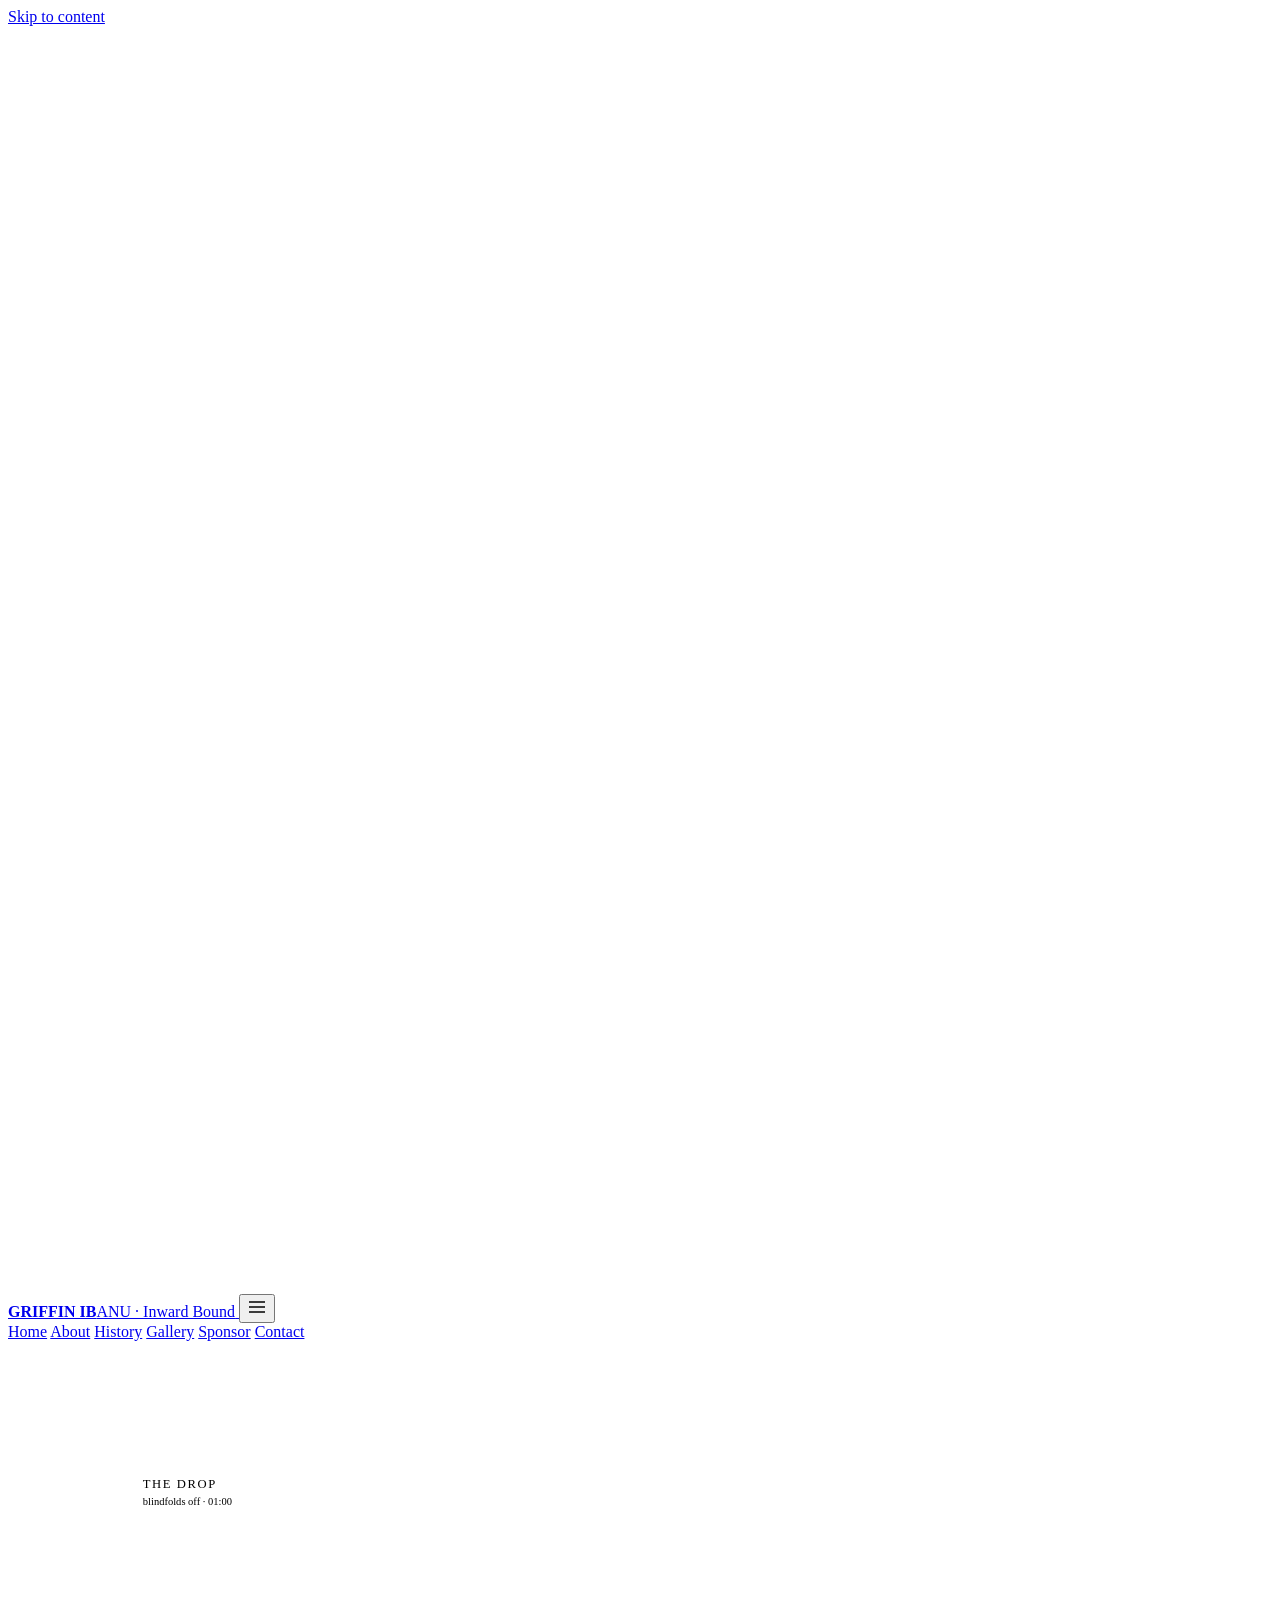
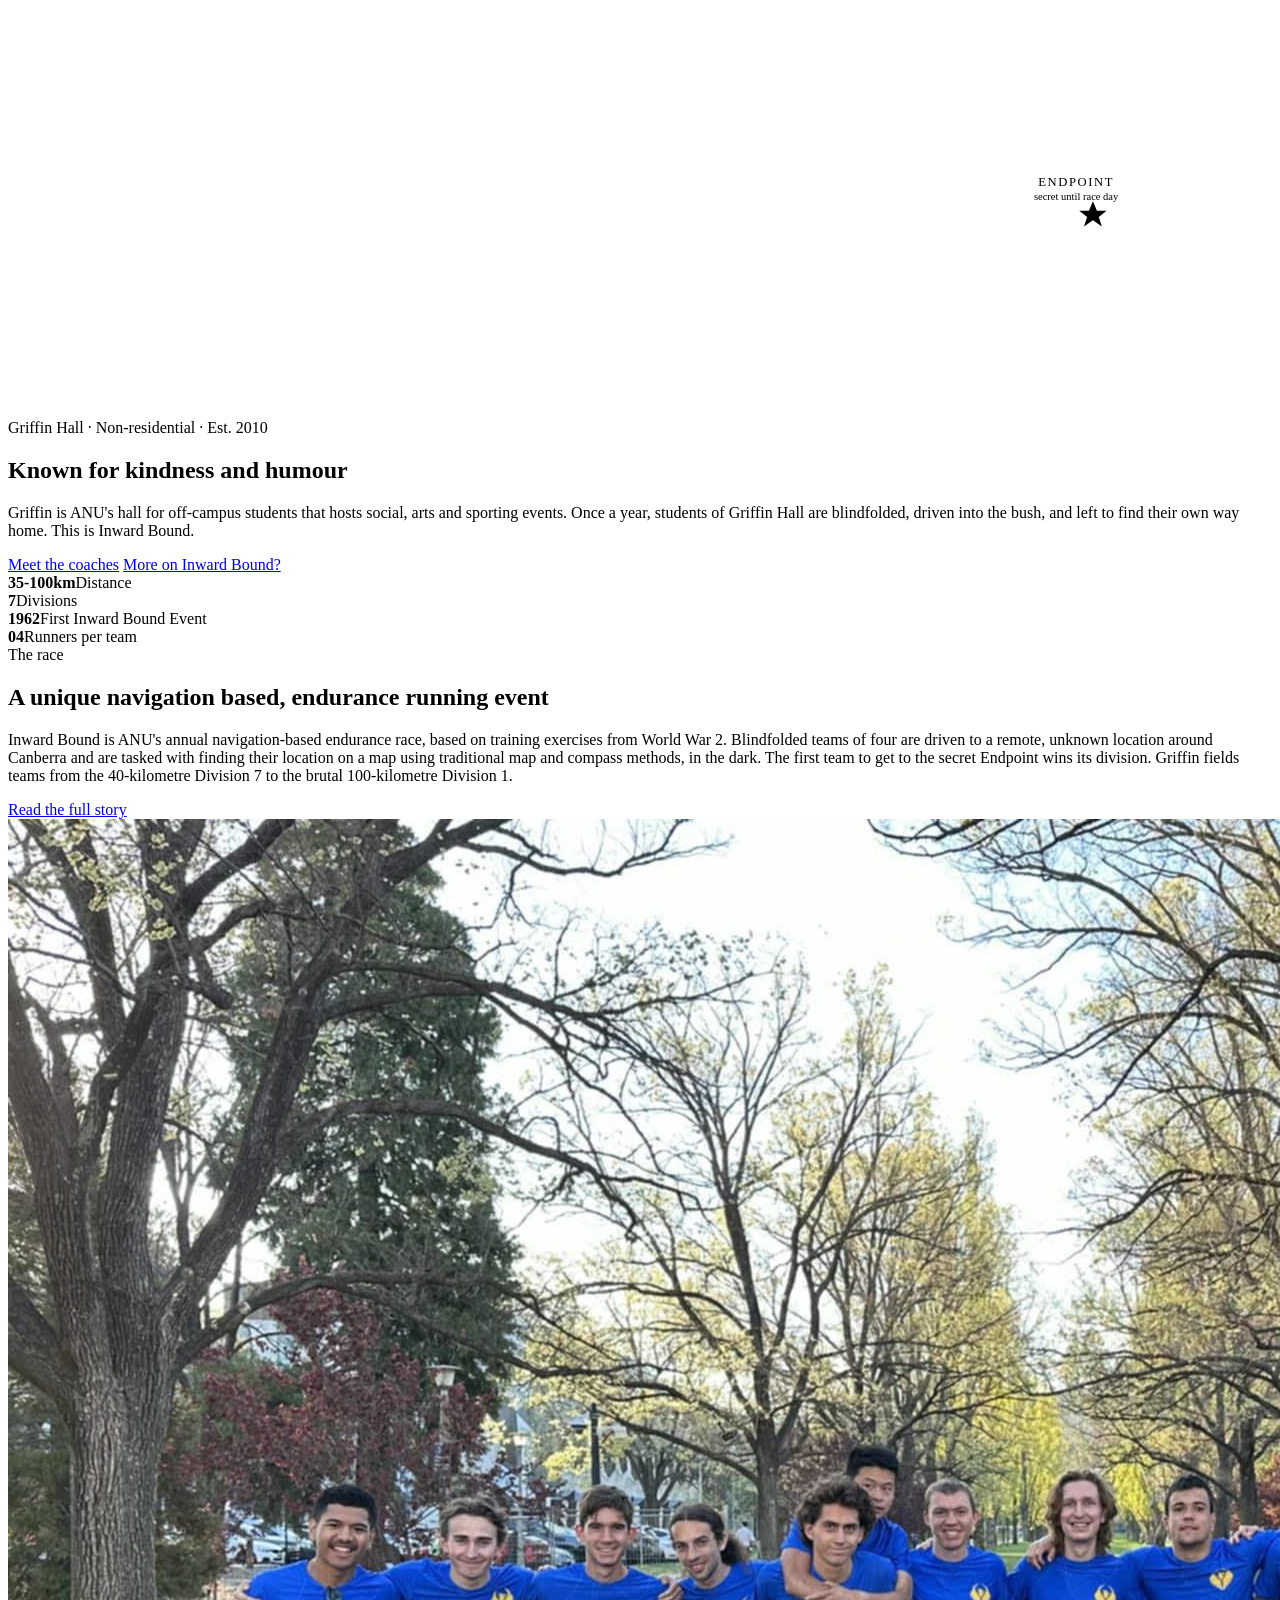
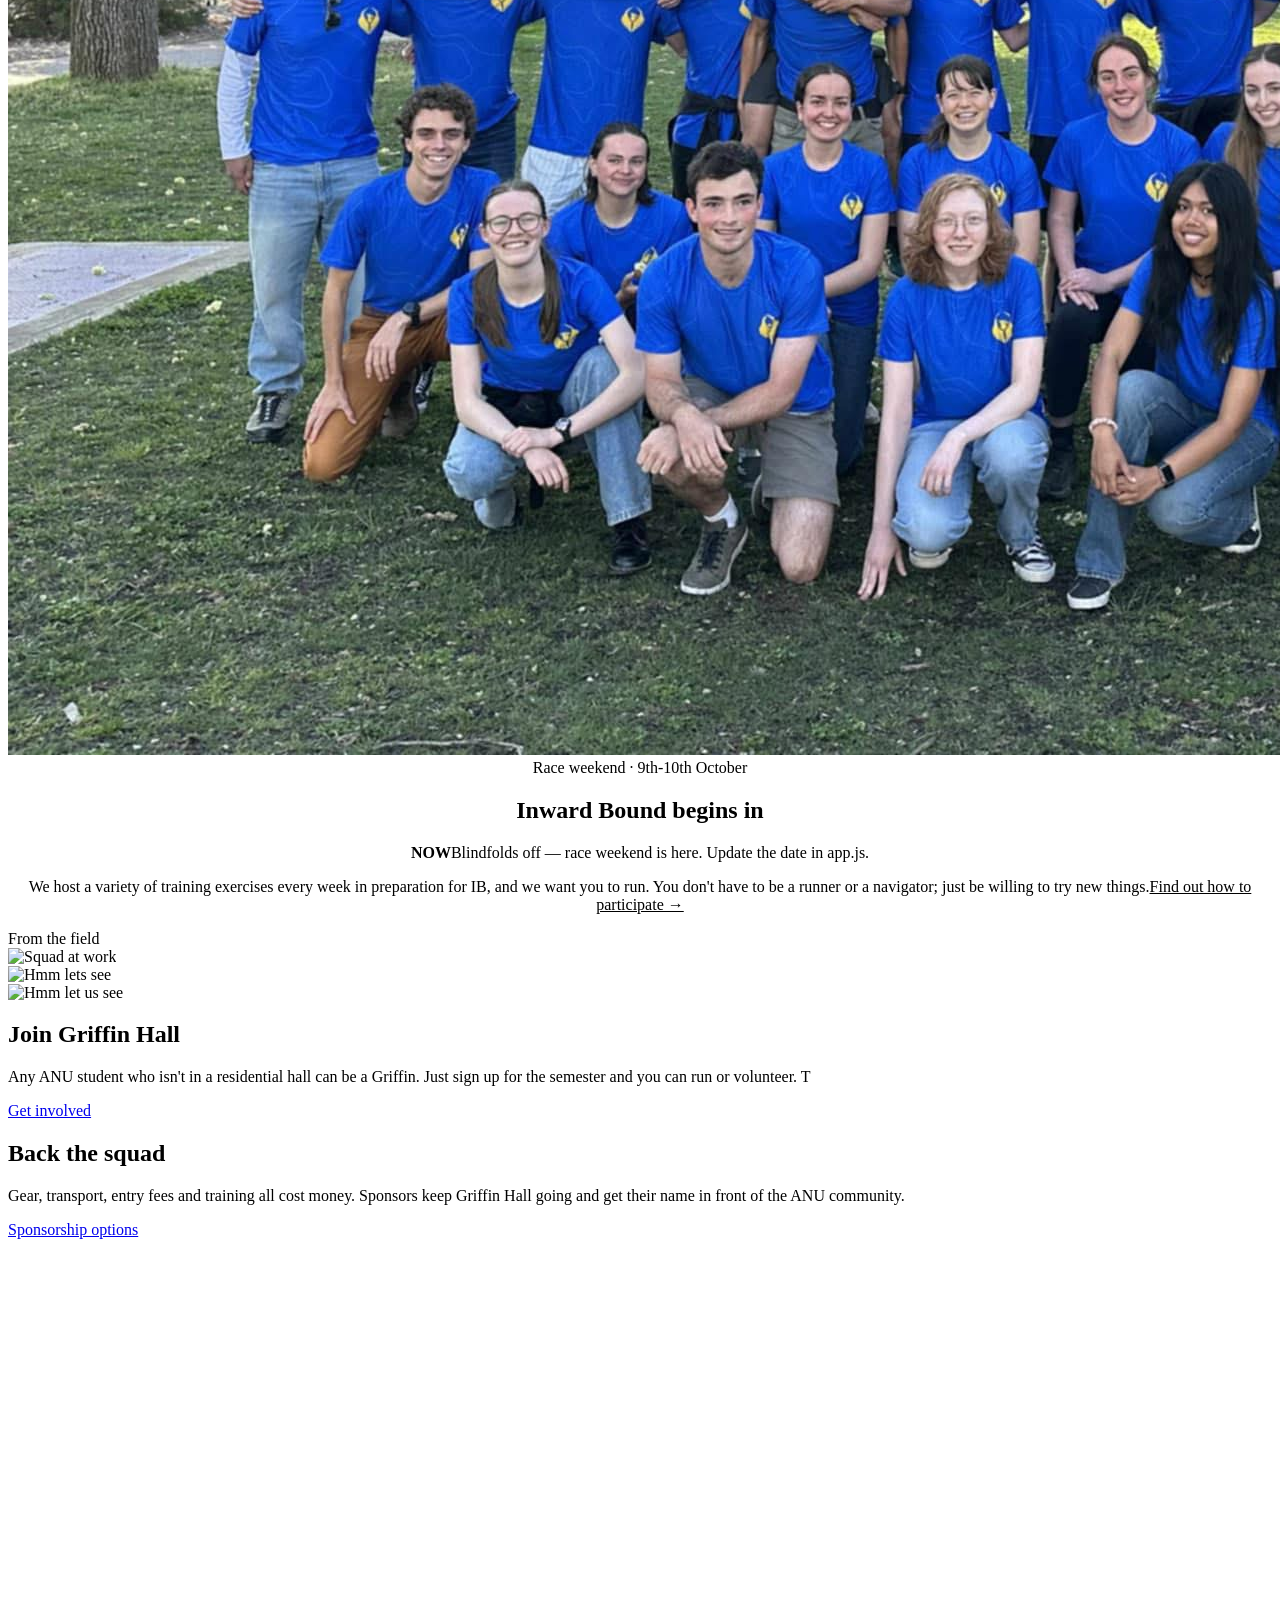
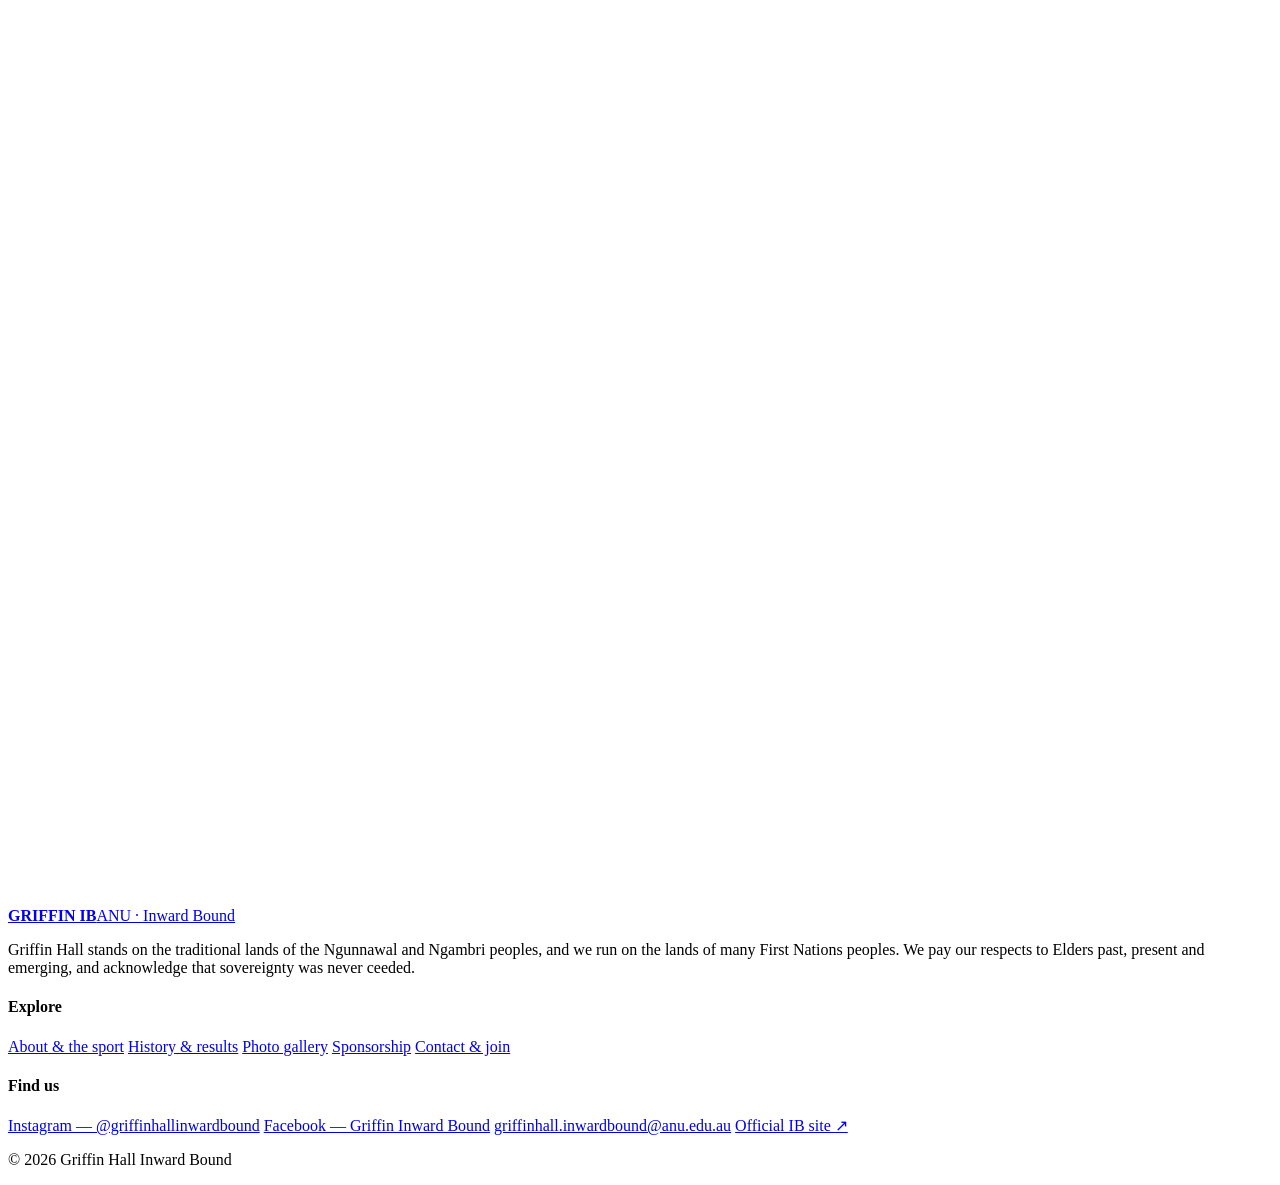
==== index.html @ 1fc8421a "Add files via upload" ====
<!DOCTYPE html>
<!--
  ============================================================
  GRIFFIN HALL · INWARD BOUND  —  Home
  ------------------------------------------------------------
  HOW TO EDIT (quick guide — see README.txt for detail):
   • Photos: find any block with class "photo-slot". Drop an
     <img src="your-photo.jpg" class="filled" alt="..."> INSIDE
     it and delete the placeholder text. Keep the class="filled".
   • Text in [SQUARE BRACKETS] is a placeholder for you to fill.
   • Countdown date lives in app.js (search "raceDate").
  ============================================================
-->
<html lang="en">
<head>
<meta charset="UTF-8">
<meta name="viewport" content="width=device-width, initial-scale=1">
<title>Griffin Hall Inward Bound — Townies in the dark</title>
<meta name="description" content="Griffin Hall's Inward Bound squad — ANU's non-residential hall, racing blindfolded through the bush around Canberra back to the secret Endpoint.">
<link rel="preconnect" href="https://fonts.googleapis.com">
<link rel="preconnect" href="https://fonts.gstatic.com" crossorigin>
<link href="https://fonts.googleapis.com/css2?family=Archivo:wght@400;500;600;700&family=Bricolage+Grotesque:opsz,wght@12..96,700;12..96,800&family=Space+Mono:wght@400;700&display=swap" rel="stylesheet">
<link rel="stylesheet" href="styles.css">
</head>
<body>
<a class="skip" href="#main">Skip to content</a>

<!-- ===== HEADER (identical on every page) ===== -->
<header class="site-head">
  <div class="wrap nav">
    <a class="brand" href="index.html" aria-label="Griffin Hall Inward Bound — home">
      <svg class="mark" viewBox="0 0 40 40" fill="none" aria-hidden="true">
        <circle cx="20" cy="20" r="18" stroke="var(--gold)" stroke-width="1.5"/>
        <path d="M20 3 L23 20 L20 37 L17 20 Z" fill="var(--gold)"/>
        <path d="M3 20 L20 17 L37 20 L20 23 Z" fill="var(--gold)" opacity="0.45"/>
        <circle cx="20" cy="20" r="2.4" fill="var(--ink)"/>
      </svg>
      <span><b>GRIFFIN IB</b><span>ANU · Inward Bound</span></span>
    </a>
    <button class="nav-toggle" aria-label="Menu" aria-expanded="false" aria-controls="nav-links">
      <svg width="20" height="20" viewBox="0 0 20 20" fill="none"><path d="M2 5h16M2 10h16M2 15h16" stroke="currentColor" stroke-width="1.6"/></svg>
    </button>
    <nav class="nav-links" id="nav-links">
      <a href="index.html" class="active">Home</a>
      <a href="about.html">About</a>
      <a href="history.html">History</a>
      <a href="gallery.html">Gallery</a>
      <a href="sponsors.html">Sponsor</a>
      <a href="contact.html" class="cta">Contact</a>
    </nav>
  </div>
</header>

<main id="main">

<!-- ===== HERO ===== -->
<section class="hero">
  <svg class="hero-svg" viewBox="0 0 1200 640" preserveAspectRatio="xMidYMid slice" aria-hidden="true">
    <!-- contour lines -->
    <g fill="none" style="stroke:var(--gold)" stroke-width="1">
      <path d="M-40 520 C 200 470, 340 560, 560 500 S 920 400, 1240 470" opacity="0.10"/>
      <path d="M-40 470 C 220 410, 380 500, 600 440 S 940 340, 1240 410" opacity="0.10"/>
      <path d="M-40 420 C 240 360, 420 440, 640 380 S 960 290, 1240 350" opacity="0.10"/>
      <path d="M300 640 C 420 520, 520 500, 640 420 S 800 300, 900 250" opacity="0.08"/>
      <path d="M420 640 C 540 540, 620 520, 720 440 S 860 330, 940 290" opacity="0.08"/>
      <path d="M540 640 C 640 560, 700 540, 800 470 S 900 380, 980 340" opacity="0.07"/>
    </g>
    <!-- route from the drop to the Endpoint: dotted plan + drawn traverse -->
    <path d="M110 150 C 260 200, 300 330, 460 330 S 640 250, 760 340 S 900 470, 1030 450"
          fill="none" style="stroke:var(--route)" stroke-width="2" stroke-linecap="round" stroke-dasharray="2 11" opacity="0.4"/>
    <path class="route-line" d="M110 150 C 260 200, 300 330, 460 330 S 640 250, 760 340 S 900 470, 1030 450"
          fill="none" style="stroke:var(--route)" stroke-width="2.6" stroke-linecap="round"/>
    <!-- drop marker -->
    <g transform="translate(110,150)">
      <circle r="9" fill="none" style="stroke:var(--paper)" stroke-width="1.5"/>
      <path d="M-16 0H16M0 -16V16" style="stroke:var(--paper)" stroke-width="1" opacity="0.7"/>
      <text x="18" y="-10" style="fill:var(--paper);font-family:var(--font-mono)" font-size="12" letter-spacing="1.5">THE DROP</text>
      <text x="18" y="6" style="fill:var(--sage);font-family:var(--font-mono)" font-size="10">blindfolds off · 01:00</text>
    </g>
    <!-- endpoint marker -->
    <g transform="translate(1030,450)">
      <circle class="pulse" r="20" fill="none" style="stroke:var(--route)" stroke-width="1.5"/>
      <path d="M0 -13 L3.8 -4 L13 -4 L5.5 2 L8.5 11 L0 5 L-8.5 11 L-5.5 2 L-13 -4 L-3.8 -4 Z" style="fill:var(--gold)"/>
      <text x="-16" y="-28" text-anchor="middle" style="fill:var(--gold);font-family:var(--font-mono)" font-size="12" letter-spacing="1.5">ENDPOINT</text>
      <text x="-16" y="-14" text-anchor="middle" style="fill:var(--sage);font-family:var(--font-mono)" font-size="10">secret until race day</text>
    </g>
  </svg>

  <div class="wrap hero-inner">
    <span class="eyebrow">Griffin Hall · Non-residential · Est. 2010</span>
    <h1>Known for kindness and humour</h1>
    <p class="lede">Griffin is ANU's hall for off-campus students that hosts social, arts and sporting events. Once a year, students of Griffin Hall are blindfolded, driven into the bush, and left to find their own way home. This is Inward Bound.</p>
    <div class="hero-cta">
      <a href="about.html#coaches" class="btn solid">Meet the coaches</a>
      <a href="about.html" class="btn ghost">More on Inward Bound?</a>
    </div>
  </div>

  <div class="wrap">
    <div class="stats">
      <div class="stat"><b>35-100<span style="font-size:1rem">km</span></b><span>Distance</span></div>
      <div class="stat"><b>7</b><span>Divisions</span></div>
      <div class="stat"><b>1962</b><span>First Inward Bound Event</span></div>
      <div class="stat"><b>04</b><span>Runners per team</span></div>
    </div>
  </div>
</section>

<!-- ===== INTRO ===== -->
<section class="pad">
  <div class="wrap grid cols-2" style="align-items:center;gap:clamp(28px,5vw,64px)">
    <div class="sec-head" style="margin:0">
      <span class="eyebrow">The race</span>
      <h2>A unique navigation based, endurance running event </h2>
      <p class="prose"><span style="color:var(--paper)">Inward Bound is ANU's annual navigation-based endurance race, based on training exercises from World War 2.</span> Blindfolded teams of four are driven to a remote, unknown location around Canberra and are tasked with finding their location on a map using traditional map and compass methods, in the dark. The first team to get to the secret Endpoint wins its division. Griffin fields teams  from the 40-kilometre Division 7 to the brutal 100-kilometre Division 1.</p>
      <a href="about.html" class="btn ghost mt-1">Read the full story</a>
    </div>
    <!-- PHOTO SLOT: a wide hero-style team shot works best here -->
    <div class="photo-slot wide">
      <img src="IMG_8406.JPG" class="filled" alt="Griffin squad photo">
    </div>
  </div>
</section>

<!-- ===== COUNTDOWN ===== -->
<section class="pad">
  <div class="wrap callout" style="text-align:center">
    <span class="eyebrow" style="justify-content:center">Race weekend · 9th-10th October</span>
    <h2 class="mt-1">Inward Bound begins in</h2>
    <div id="countdown" class="countdown" style="justify-content:center"></div>
    <p class="mt-2" style="margin-inline:auto">We host a variety of training exercises every week in preparation for IB, and we want you to run. You don't have to be a runner or a navigator; just be willing to try new things.<a href="contact.html" style="color:var(--gold)">Find out how to participate →</a></p>
  </div>
</section>
  
<!-- ===== PHOTO STRIP ===== -->
<section class="pad-sm">
  <div class="wrap">
    <span class="eyebrow">From the field</span>
    <div class="grid cols-3 mt-2">
      <div class="photo-slot">
        <img src="PXL_20251010_114609431.MP.jpg" class="filled" alt="Squad at work">
      </div>
      <div class="photo-slot">
        <img src="86d0133a1e729a95991e48e4dc04c6a6.JPEG" class="filled" alt="Hmm lets see">
      </div>
      <div class="photo-slot">
        <img src="2024.jpg" class="filled" alt="Hmm let us see">
      </div>
    </div>
  </div>
</section>

<!-- ===== CTA ===== -->
<section class="pad">
  <div class="wrap grid cols-2" style="gap:clamp(20px,3vw,28px)">
    <div class="callout">
      <h2>Join Griffin Hall</h2>
      <p>Any ANU student who isn't in a residential hall can be a Griffin. Just sign up for the semester and you can run or volunteer. T</p>
      <a href="contact.html" class="btn solid mt-2">Get involved</a>
    </div>
    <div class="callout">
      <h2>Back the squad</h2>
      <p>Gear, transport, entry fees and training all cost money. Sponsors keep Griffin Hall going and get their name in front of the ANU community.</p>
      <a href="sponsors.html" class="btn mt-2">Sponsorship options</a>
    </div>
  </div>
</section>

</main>

<!-- ===== FOOTER (identical on every page) ===== -->
<footer class="site-foot">
  <div class="wrap foot-grid">
    <div>
      <a class="brand" href="index.html" style="margin-bottom:1rem">
        <svg class="mark" viewBox="0 0 40 40" fill="none" aria-hidden="true"><circle cx="20" cy="20" r="18" stroke="var(--gold)" stroke-width="1.5"/><path d="M20 3 L23 20 L20 37 L17 20 Z" fill="var(--gold)"/><path d="M3 20 L20 17 L37 20 L20 23 Z" fill="var(--gold)" opacity="0.45"/><circle cx="20" cy="20" r="2.4" fill="var(--ink)"/></svg>
        <span><b>GRIFFIN IB</b><span>ANU · Inward Bound</span></span>
      </a>
      <p class="acknowledgement">Griffin Hall stands on the traditional lands of the Ngunnawal and Ngambri peoples, and we run on the lands of many First Nations peoples. We pay our respects to Elders past, present and emerging, and acknowledge that sovereignty was never ceeded.</p>
    </div>
    <div>
      <h4>Explore</h4>
      <a href="about.html">About &amp; the sport</a>
      <a href="history.html">History &amp; results</a>
      <a href="gallery.html">Photo gallery</a>
      <a href="sponsors.html">Sponsorship</a>
      <a href="contact.html">Contact &amp; join</a>
    </div>
    <div>
      <h4>Find us</h4>
      <!-- [Replace # with your real links] -->
      <a href="https://www.instagram.com/griffinhallinwardbound/">Instagram — @griffinhallinwardbound</a>
      <a href="https://www.facebook.com/share/g/199jnftzcS/">Facebook — Griffin Inward Bound</a>
      <a href="mailto:griffinhall.inwardbound@anu.edu.au">griffinhall.inwardbound@anu.edu.au</a>
      <a href="https://anuinwardbound.com" target="_blank" rel="noopener">Official IB site ↗</a>
    </div>
  </div>
  <div class="wrap foot-bottom">
    <p>© <span id="yr">2026</span> Griffin Hall Inward Bound</p>
  </div>
</footer>

<script src="app.js"></script>
<script>document.getElementById('yr').textContent=new Date().getFullYear();</script>
</body>
</html>
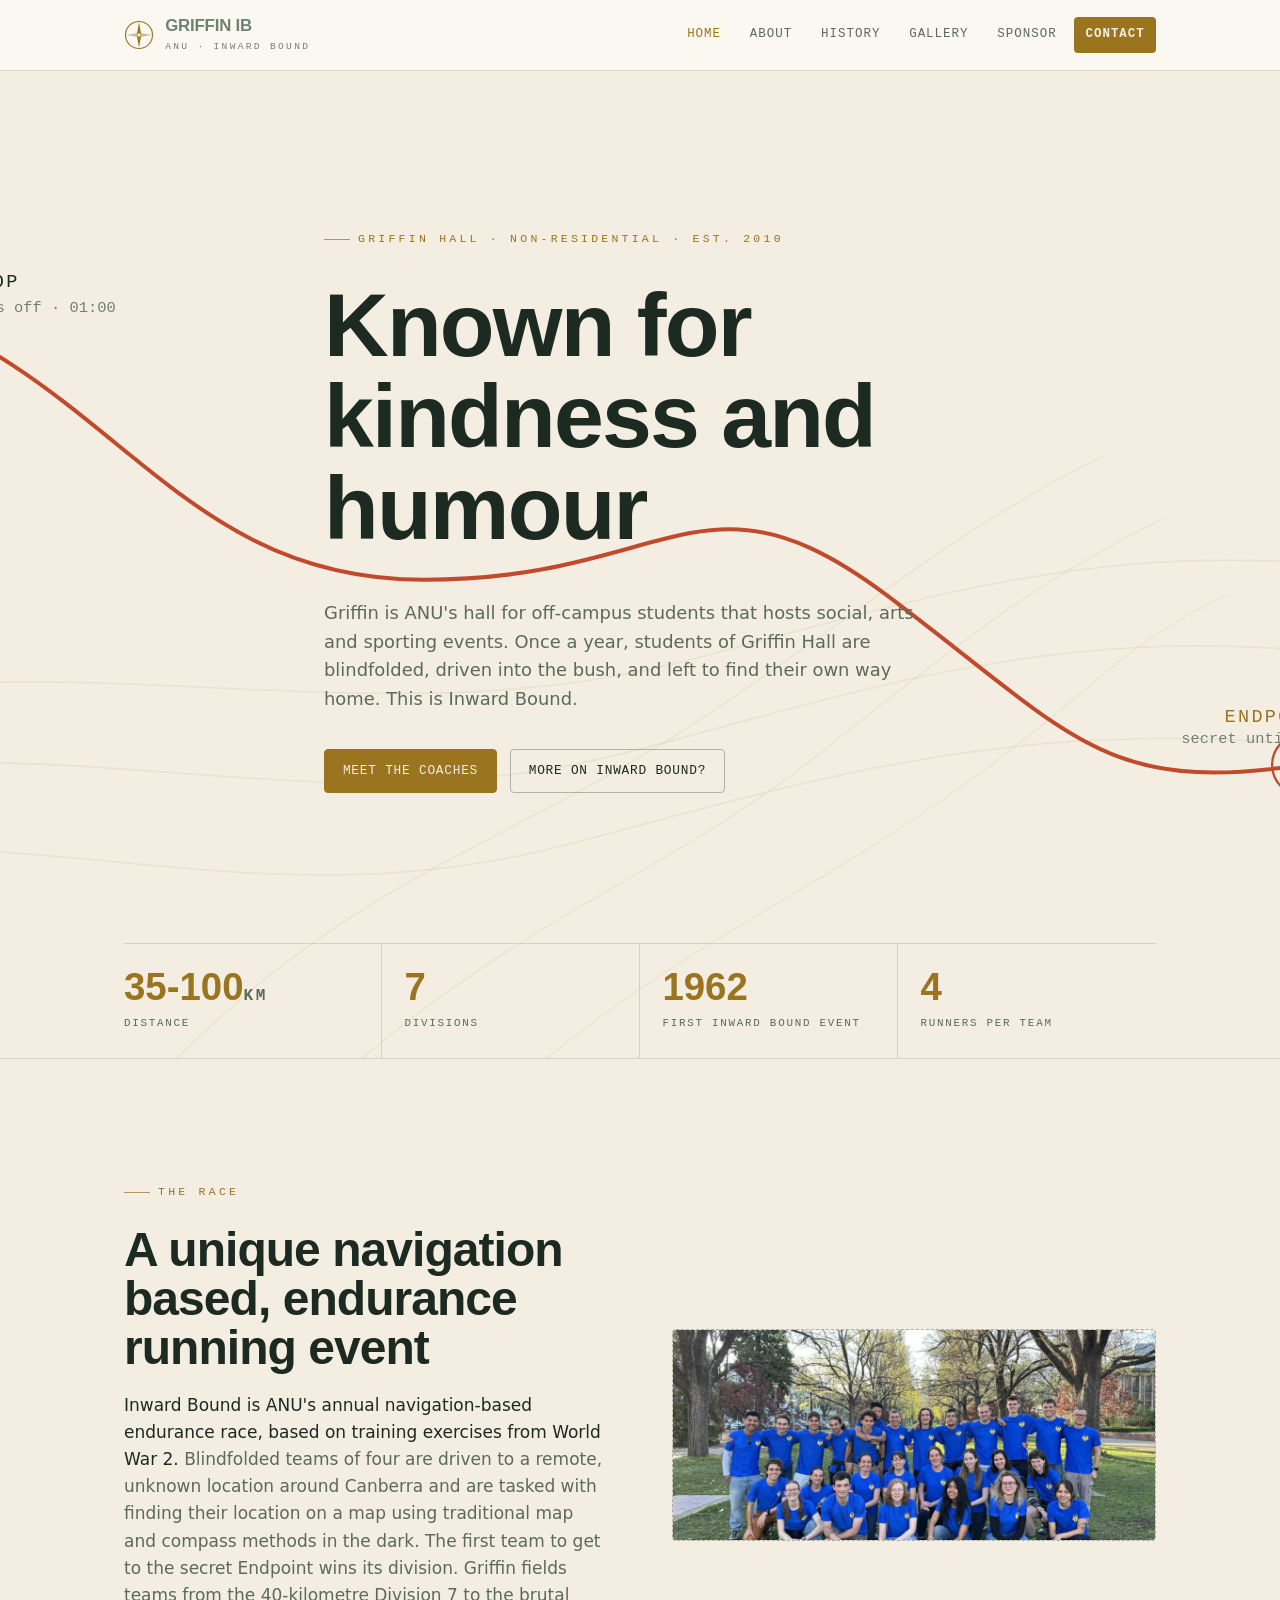
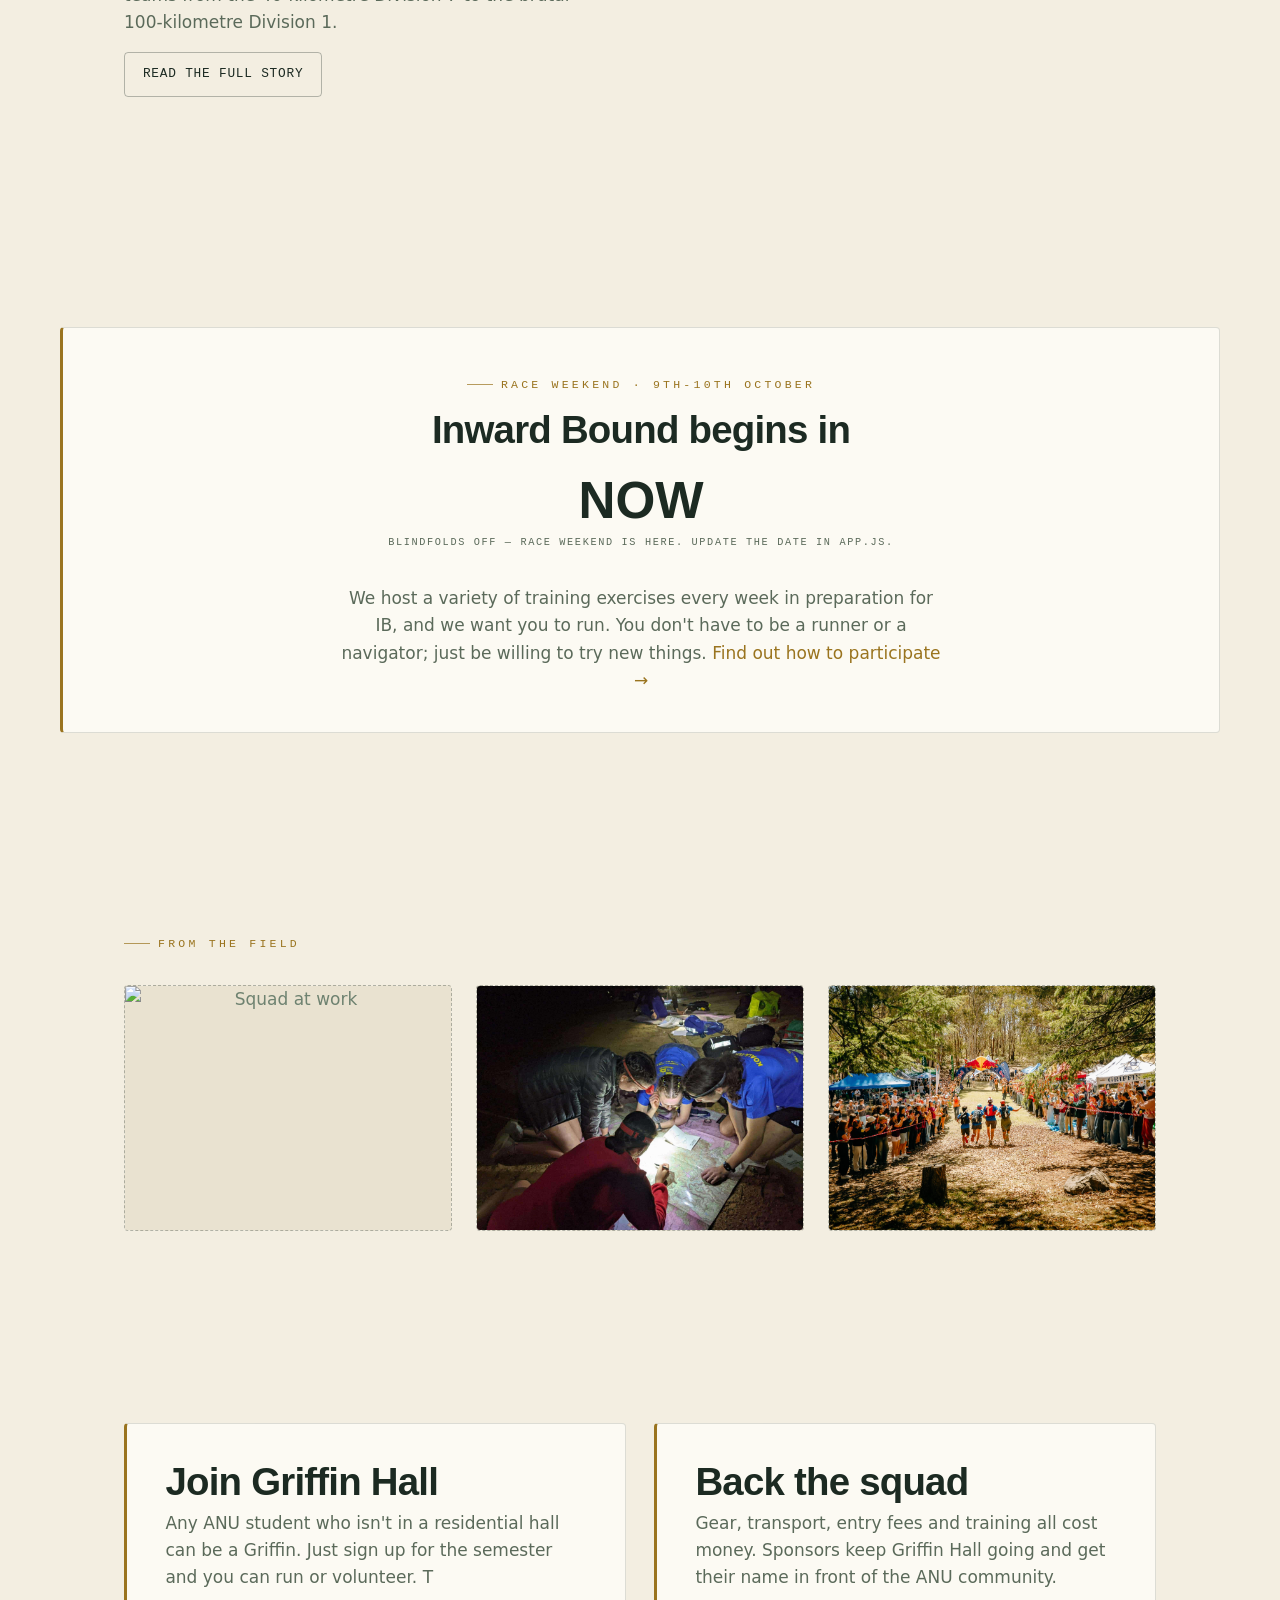
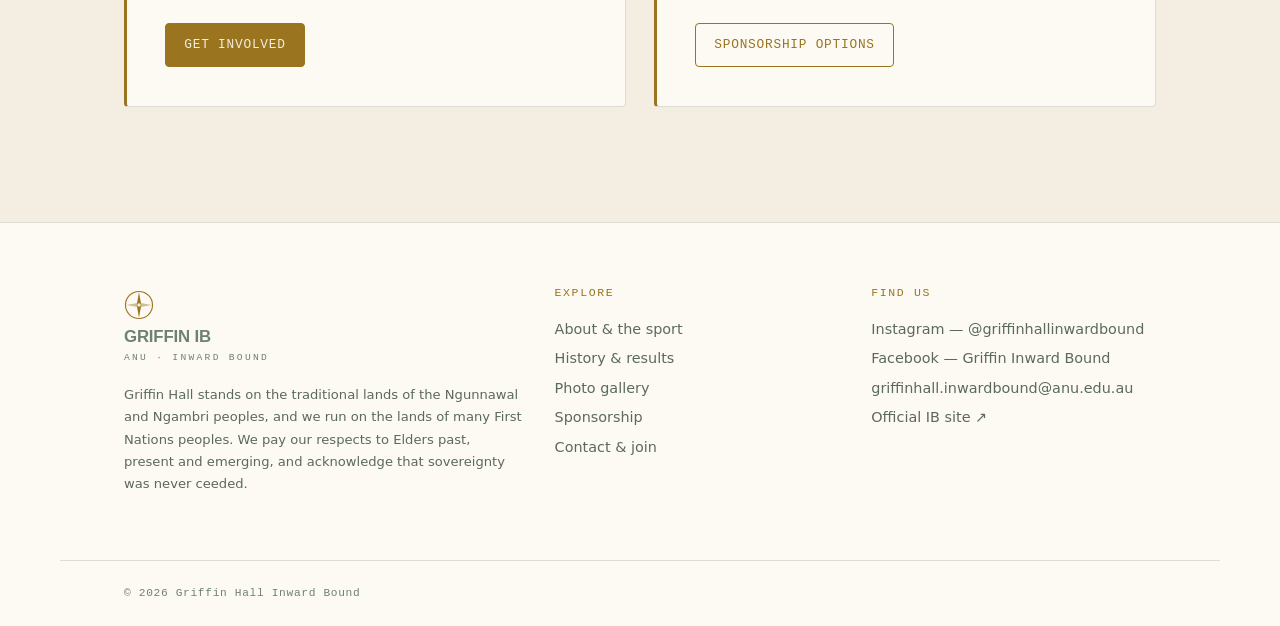
==== commit 8fd2060e: "Update index.html" ====
--- a/index.html
+++ b/index.html
@@ -101,7 +101,7 @@
       <div class="stat"><b>35-100<span style="font-size:1rem">km</span></b><span>Distance</span></div>
       <div class="stat"><b>7</b><span>Divisions</span></div>
       <div class="stat"><b>1962</b><span>First Inward Bound Event</span></div>
-      <div class="stat"><b>04</b><span>Runners per team</span></div>
+      <div class="stat"><b>4</b><span>Runners per team</span></div>
     </div>
   </div>
 </section>
@@ -112,7 +112,7 @@
     <div class="sec-head" style="margin:0">
       <span class="eyebrow">The race</span>
       <h2>A unique navigation based, endurance running event </h2>
-      <p class="prose"><span style="color:var(--paper)">Inward Bound is ANU's annual navigation-based endurance race, based on training exercises from World War 2.</span> Blindfolded teams of four are driven to a remote, unknown location around Canberra and are tasked with finding their location on a map using traditional map and compass methods, in the dark. The first team to get to the secret Endpoint wins its division. Griffin fields teams  from the 40-kilometre Division 7 to the brutal 100-kilometre Division 1.</p>
+      <p class="prose"><span style="color:var(--paper)">Inward Bound is ANU's annual navigation-based endurance race, based on training exercises from World War 2.</span> Blindfolded teams of four are driven to a remote, unknown location around Canberra and are tasked with finding their location on a map using traditional map and compass methods in the dark. The first team to get to the secret Endpoint wins its division. Griffin fields teams  from the 40-kilometre Division 7 to the brutal 100-kilometre Division 1.</p>
       <a href="about.html" class="btn ghost mt-1">Read the full story</a>
     </div>
     <!-- PHOTO SLOT: a wide hero-style team shot works best here -->
@@ -128,7 +128,7 @@
     <span class="eyebrow" style="justify-content:center">Race weekend · 9th-10th October</span>
     <h2 class="mt-1">Inward Bound begins in</h2>
     <div id="countdown" class="countdown" style="justify-content:center"></div>
-    <p class="mt-2" style="margin-inline:auto">We host a variety of training exercises every week in preparation for IB, and we want you to run. You don't have to be a runner or a navigator; just be willing to try new things.<a href="contact.html" style="color:var(--gold)">Find out how to participate →</a></p>
+    <p class="mt-2" style="margin-inline:auto">We host a variety of training exercises every week in preparation for IB, and we want you to run. You don't have to be a runner or a navigator; just be willing to try new things.<a href="contact.html" style="color:var(--gold)"> Find out how to participate →</a></p>
   </div>
 </section>
   
--- a/styles.css
+++ b/styles.css
@@ -0,0 +1,373 @@
+/* ============================================================
+   GRIFFIN HALL · INWARD BOUND
+   Shared stylesheet
+   Design language: navigation by day — topographic
+   contour lines, a route drawn from the blindfolded drop to
+   the secret Endpoint. Deep griffin gold on map paper.
+   ============================================================ */
+
+/* ---- Design tokens ---------------------------------------- */
+:root{
+  --ink:      #F3EEE1;   /* map paper by day (page)  */
+  --ink-2:    #FCFAF3;   /* raised surface / cards   */
+  --ink-3:    #E9E2D0;   /* deeper sand / hover      */
+  --line:     rgba(28,42,34,0.14);
+  --line-strong: rgba(28,42,34,0.30);
+  --paper:    #1C2A22;   /* eucalyptus ink (text)    */
+  --paper-dim:#5B6A5A;   /* muted sage secondary     */
+  --gold:     #9A741F;   /* deep griffin gold        */
+  --gold-soft:#8A671A;
+  --route:    #C24A2C;   /* route line / Endpoint    */
+  --sage:     #6E8270;
+
+  --font-display: "Bricolage Grotesque", "Archivo", sans-serif;
+  --font-body:    "Archivo", system-ui, sans-serif;
+  --font-mono:    "Space Mono", ui-monospace, monospace;
+
+  --wrap: 1160px;
+  --gutter: clamp(20px, 5vw, 64px);
+  --radius: 4px;
+}
+
+/* ---- Reset ------------------------------------------------- */
+*{ box-sizing:border-box; margin:0; padding:0; }
+html{ scroll-behavior:smooth; -webkit-text-size-adjust:100%; }
+body{
+  font-family:var(--font-body);
+  background:var(--ink);
+  color:var(--paper);
+  line-height:1.6;
+  font-size:clamp(15px,0.5vw + 14px,17px);
+  overflow-x:hidden;
+  -webkit-font-smoothing:antialiased;
+}
+img{ max-width:100%; display:block; }
+a{ color:inherit; text-decoration:none; }
+::selection{ background:var(--gold); color:var(--ink); }
+
+/* ---- Type -------------------------------------------------- */
+h1,h2,h3,h4{ font-family:var(--font-display); font-weight:800; line-height:1.02; letter-spacing:-0.02em; }
+.eyebrow{
+  font-family:var(--font-mono);
+  font-size:.72rem;
+  letter-spacing:.28em;
+  text-transform:uppercase;
+  color:var(--gold);
+  display:inline-flex;
+  align-items:center;
+  gap:.7em;
+}
+.eyebrow::before{
+  content:""; width:26px; height:1px; background:var(--gold); opacity:.7;
+}
+.mono{ font-family:var(--font-mono); }
+
+/* ---- Layout ------------------------------------------------ */
+.wrap{ width:100%; max-width:var(--wrap); margin-inline:auto; padding-inline:var(--gutter); }
+section{ position:relative; scroll-margin-top:84px; }
+.pad{ padding-block:clamp(64px,9vw,120px); }
+.pad-sm{ padding-block:clamp(48px,6vw,80px); }
+
+/* ---- Skip link --------------------------------------------- */
+.skip{
+  position:absolute; left:-999px; top:0; z-index:100;
+  background:var(--gold); color:var(--ink); padding:.6em 1em; border-radius:var(--radius);
+  font-family:var(--font-mono); font-size:.8rem;
+}
+.skip:focus{ left:12px; top:12px; }
+
+/* ---- Header / nav ------------------------------------------ */
+.site-head{
+  position:sticky; top:0; z-index:50;
+  background:rgba(252,250,243,.82);
+  backdrop-filter:blur(10px);
+  border-bottom:1px solid var(--line);
+}
+.nav{
+  display:flex; align-items:center; justify-content:space-between;
+  gap:1rem; height:70px;
+}
+.brand{ display:flex; align-items:center; gap:.7rem; }
+.brand .mark{ width:30px; height:30px; flex:0 0 auto; }
+.brand b{
+  font-family:var(--font-display); font-weight:800; letter-spacing:-.01em;
+  font-size:1.05rem; line-height:1;
+}
+.brand span{
+  display:block; font-family:var(--font-mono); font-size:.6rem;
+  letter-spacing:.24em; color:var(--sage); text-transform:uppercase; margin-top:2px;
+}
+.nav-links{ display:flex; align-items:center; gap:.4rem; }
+.nav-links a{
+  font-family:var(--font-mono); font-size:.78rem; letter-spacing:.08em; text-transform:uppercase;
+  color:var(--paper-dim); padding:.5rem .7rem; border-radius:var(--radius); transition:color .2s, background .2s;
+}
+.nav-links a:hover{ color:var(--paper); }
+.nav-links a.active{ color:var(--gold); }
+.nav-links a.cta{
+  color:var(--ink); background:var(--gold); font-weight:700;
+}
+.nav-links a.cta:hover{ background:var(--paper); }
+.nav-toggle{
+  display:none; background:none; border:1px solid var(--line-strong); color:var(--paper);
+  width:44px; height:40px; border-radius:var(--radius); cursor:pointer;
+}
+.nav-toggle svg{ margin:auto; }
+
+/* ---- Buttons ----------------------------------------------- */
+.btn{
+  display:inline-flex; align-items:center; gap:.6em;
+  font-family:var(--font-mono); font-size:.8rem; letter-spacing:.06em; text-transform:uppercase;
+  padding:.85em 1.4em; border-radius:var(--radius);
+  border:1px solid var(--gold); color:var(--gold);
+  transition:background .2s, color .2s, transform .1s;
+  cursor:pointer; background:none;
+}
+.btn:hover{ background:var(--gold); color:var(--ink); }
+.btn:active{ transform:translateY(1px); }
+.btn.solid{ background:var(--gold); color:var(--ink); }
+.btn.solid:hover{ background:var(--paper); border-color:var(--paper); }
+.btn.ghost{ border-color:var(--line-strong); color:var(--paper); }
+.btn.ghost:hover{ background:var(--ink-3); color:var(--paper); }
+
+/* ---- Focus ------------------------------------------------- */
+a:focus-visible, button:focus-visible, input:focus-visible, textarea:focus-visible, select:focus-visible{
+  outline:2px solid var(--gold); outline-offset:3px;
+}
+
+/* ---- Hero -------------------------------------------------- */
+.hero{ position:relative; overflow:hidden; border-bottom:1px solid var(--line); }
+.hero-svg{ position:absolute; inset:0; width:100%; height:100%; z-index:0; }
+.hero-inner{
+  position:relative; z-index:2;
+  padding-block:clamp(70px,13vw,150px);
+  max-width:760px;
+}
+.hero h1{
+  font-size:clamp(2.6rem,8vw,5.6rem);
+  margin:.35em 0 .5em;
+}
+.hero h1 em{ font-style:normal; color:var(--gold); }
+.hero .lede{ font-size:clamp(1.05rem,1.4vw,1.3rem); color:var(--paper-dim); max-width:52ch; }
+.hero-cta{ display:flex; flex-wrap:wrap; gap:.8rem; margin-top:2.2rem; }
+
+/* route draw animation */
+.route-line{
+  stroke-dasharray:2400; stroke-dashoffset:2400;
+  animation:draw 3.4s cubic-bezier(.7,0,.3,1) .3s forwards;
+}
+@keyframes draw{ to{ stroke-dashoffset:0; } }
+.pulse{ transform-origin:center; animation:pulse 2.6s ease-in-out infinite; }
+@keyframes pulse{ 0%,100%{ opacity:.35; } 50%{ opacity:1; } }
+
+/* ---- Stat row ---------------------------------------------- */
+.stats{
+  display:grid; grid-template-columns:repeat(auto-fit,minmax(150px,1fr));
+  border-top:1px solid var(--line);
+}
+.stat{ padding:1.5rem 1.4rem; border-right:1px solid var(--line); }
+.stat:first-child{ padding-left:0; }
+.stat:last-child{ border-right:none; }
+.stat b{ font-family:var(--font-display); font-size:clamp(1.8rem,3vw,2.6rem); color:var(--gold); display:block; line-height:1; }
+.stat span{ font-family:var(--font-mono); font-size:.68rem; letter-spacing:.16em; text-transform:uppercase; color:var(--paper-dim); }
+
+/* ---- Section heading -------------------------------------- */
+.sec-head{ max-width:640px; margin-bottom:clamp(2rem,4vw,3.2rem); }
+.sec-head h2{ font-size:clamp(1.9rem,4.4vw,3rem); margin:.5em 0 .4em; }
+.sec-head p{ color:var(--paper-dim); }
+.section-alt{ background:var(--ink-2); border-block:1px solid var(--line); }
+
+/* ---- Contour divider (thin decorative rule) --------------- */
+.divider{ height:60px; opacity:.5; }
+.divider svg{ width:100%; height:100%; }
+
+/* ---- Interior page header ---------------------------------- */
+.pagehead{ position:relative; overflow:hidden; border-bottom:1px solid var(--line); padding-block:clamp(56px,9vw,110px); }
+.pagehead .contour{ position:absolute; inset:0; width:100%; height:100%; z-index:0; opacity:.5; }
+.pagehead .wrap{ position:relative; z-index:2; }
+.pagehead h1{ font-size:clamp(2.2rem,6vw,4rem); margin:.4em 0 .4em; max-width:16ch; }
+.pagehead h1 em{ font-style:normal; color:var(--gold); }
+.pagehead .lede{ color:var(--paper-dim); max-width:56ch; font-size:clamp(1rem,1.3vw,1.2rem); }
+
+/* ---- Facts strip ------------------------------------------ */
+.facts{ display:grid; grid-template-columns:repeat(auto-fit,minmax(160px,1fr)); gap:1px; background:var(--line); border:1px solid var(--line); border-radius:var(--radius); overflow:hidden; }
+.fact{ background:var(--ink-2); padding:1.4rem; }
+.fact b{ display:block; font-family:var(--font-mono); font-size:.68rem; letter-spacing:.14em; text-transform:uppercase; color:var(--gold); margin-bottom:.4rem; }
+.fact span{ color:var(--paper); font-size:.95rem; }
+
+/* ---- Prose ------------------------------------------------- */
+.prose p{ margin-bottom:1.1em; max-width:64ch; color:var(--paper); }
+.prose p.dim{ color:var(--paper-dim); }
+.prose h3{ font-size:1.35rem; margin:1.8em 0 .5em; color:var(--paper); }
+
+/* ---- Cards ------------------------------------------------- */
+.grid{ display:grid; gap:clamp(16px,2vw,24px); }
+.cols-2{ grid-template-columns:repeat(2,1fr); }
+.cols-3{ grid-template-columns:repeat(3,1fr); }
+.cols-4{ grid-template-columns:repeat(4,1fr); }
+.card{
+  background:var(--ink-2); border:1px solid var(--line); border-radius:var(--radius);
+  padding:clamp(1.3rem,2.4vw,2rem); transition:border-color .2s, transform .2s;
+}
+.card:hover{ border-color:var(--line-strong); }
+.card .num{ font-family:var(--font-mono); font-size:.75rem; color:var(--gold); letter-spacing:.14em; }
+.card h3{ font-size:1.25rem; margin:.5em 0 .4em; }
+.card p{ color:var(--paper-dim); font-size:.95rem; }
+
+/* ---- Photo slots (replaceable) ---------------------------- */
+.photo-slot{
+  position:relative; border:1.5px dashed var(--line-strong); border-radius:var(--radius);
+  background:
+    linear-gradient(var(--ink-3),var(--ink-3)) padding-box,
+    repeating-linear-gradient(45deg,rgba(120,95,30,.07) 0 10px,transparent 10px 20px);
+  display:flex; flex-direction:column; align-items:center; justify-content:center;
+  text-align:center; padding:1.4rem; color:var(--sage); overflow:hidden;
+  aspect-ratio:4/3;
+}
+.photo-slot.wide{ aspect-ratio:16/7; }
+.photo-slot.tall{ aspect-ratio:3/4; }
+.photo-slot.square{ aspect-ratio:1/1; }
+.photo-slot svg{ opacity:.6; margin-bottom:.6rem; }
+.photo-slot .ps-label{ font-family:var(--font-mono); font-size:.72rem; letter-spacing:.1em; text-transform:uppercase; color:var(--gold); }
+.photo-slot .ps-sub{ font-family:var(--font-mono); font-size:.64rem; color:var(--sage); margin-top:.3rem; }
+/* When a real <img> is dropped in, it fills the frame: give img the class .filled */
+.photo-slot img.filled{ position:absolute; inset:0; width:100%; height:100%; object-fit:cover; }
+
+/* ---- Gallery ---------------------------------------------- */
+.gal{ display:flex; flex-direction:column; gap:.7rem; }
+.gal figcaption{ font-family:var(--font-mono); font-size:.72rem; letter-spacing:.06em; color:var(--paper-dim); }
+.gal-masonry{ columns:3; column-gap:clamp(16px,2vw,24px); }
+.gal-masonry > *{ break-inside:avoid; margin-bottom:clamp(16px,2vw,24px); }
+@media (max-width:860px){ .gal-masonry{ columns:2; } }
+@media (max-width:560px){ .gal-masonry{ columns:1; } }
+
+/* ---- Timeline (history) ----------------------------------- */
+.timeline{ border-left:2px solid var(--line-strong); margin-left:6px; }
+.tl-item{ position:relative; padding:0 0 2.4rem 2rem; }
+.tl-item::before{
+  content:""; position:absolute; left:-9px; top:4px; width:14px; height:14px;
+  border-radius:50%; background:var(--ink); border:2px solid var(--gold);
+}
+.tl-item.win::before{ background:var(--gold); }
+.tl-year{ font-family:var(--font-mono); font-size:.8rem; color:var(--gold); letter-spacing:.12em; }
+.tl-item h3{ font-size:1.3rem; margin:.2em 0 .3em; }
+.tl-item p{ color:var(--paper-dim); font-size:.95rem; max-width:60ch; }
+
+/* ---- Results table ---------------------------------------- */
+.table-scroll{ overflow-x:auto; border:1px solid var(--line); border-radius:var(--radius); }
+table.results{ width:100%; border-collapse:collapse; min-width:560px; }
+table.results th, table.results td{ padding:.9rem 1.1rem; text-align:left; border-bottom:1px solid var(--line); }
+table.results thead th{
+  font-family:var(--font-mono); font-size:.68rem; letter-spacing:.14em; text-transform:uppercase;
+  color:var(--gold); background:var(--ink-2);
+}
+table.results tbody tr:hover{ background:var(--ink-2); }
+table.results td.place{ font-family:var(--font-mono); color:var(--paper); }
+table.results .medal{ color:var(--gold); font-weight:700; }
+
+/* ---- Division blocks (squad) ------------------------------ */
+.div-block{ border:1px solid var(--line); border-radius:var(--radius); overflow:hidden; margin-bottom:clamp(20px,3vw,32px); }
+.div-head{
+  display:flex; align-items:baseline; gap:1rem; flex-wrap:wrap;
+  padding:1.1rem clamp(1.1rem,2.4vw,1.8rem); background:var(--ink-2); border-bottom:1px solid var(--line);
+}
+.div-head .dtag{ font-family:var(--font-display); font-size:1.4rem; color:var(--gold); }
+.div-head .dmeta{ font-family:var(--font-mono); font-size:.72rem; letter-spacing:.1em; text-transform:uppercase; color:var(--paper-dim); }
+.runners{ display:grid; grid-template-columns:repeat(4,1fr); gap:1px; background:var(--line); }
+.runner{ background:var(--ink); padding:1rem; }
+.runner .photo-slot{ aspect-ratio:1/1; margin-bottom:.7rem; }
+.runner b{ font-size:.98rem; }
+.runner span{ display:block; font-family:var(--font-mono); font-size:.68rem; color:var(--sage); letter-spacing:.06em; }
+
+/* ---- Coaches ---------------------------------------------- */
+.coach{ text-align:left; }
+.coach .photo-slot{ aspect-ratio:1/1; margin-bottom:.9rem; }
+.coach b{ font-size:1.05rem; }
+.coach .role{ font-family:var(--font-mono); font-size:.72rem; letter-spacing:.1em; text-transform:uppercase; color:var(--gold); }
+.coach p{ font-size:.9rem; color:var(--paper-dim); margin-top:.5rem; }
+
+/* ---- Countdown -------------------------------------------- */
+.countdown{ display:flex; gap:clamp(10px,2vw,20px); flex-wrap:wrap; margin-top:1.6rem; }
+.cd-unit{ text-align:center; min-width:70px; }
+.cd-unit b{ font-family:var(--font-display); font-size:clamp(2rem,5vw,3.2rem); color:var(--paper); display:block; line-height:1; }
+.cd-unit span{ font-family:var(--font-mono); font-size:.64rem; letter-spacing:.16em; text-transform:uppercase; color:var(--paper-dim); }
+
+/* ---- Sponsor tiers ---------------------------------------- */
+.tier{ border:1px solid var(--line); border-radius:var(--radius); padding:clamp(1.4rem,3vw,2.2rem); background:var(--ink-2); display:flex; flex-direction:column; }
+.tier.feature{ border-color:var(--gold); box-shadow:0 0 0 1px var(--gold) inset; }
+.tier .tname{ font-family:var(--font-display); font-size:1.5rem; color:var(--gold); }
+.tier .tprice{ font-family:var(--font-mono); font-size:.85rem; color:var(--paper-dim); margin:.4rem 0 1.2rem; }
+.tier ul{ list-style:none; display:flex; flex-direction:column; gap:.7rem; flex:1; }
+.tier li{ padding-left:1.6rem; position:relative; font-size:.92rem; color:var(--paper); }
+.tier li::before{ content:"→"; position:absolute; left:0; color:var(--gold); font-family:var(--font-mono); }
+.tier .btn{ margin-top:1.6rem; }
+
+.logo-wall{ display:grid; grid-template-columns:repeat(auto-fill,minmax(150px,1fr)); gap:1px; background:var(--line); border:1px solid var(--line); border-radius:var(--radius); overflow:hidden; }
+.logo-cell{ background:var(--ink-2); aspect-ratio:3/2; display:flex; align-items:center; justify-content:center; color:var(--sage); font-family:var(--font-mono); font-size:.7rem; letter-spacing:.08em; text-align:center; padding:1rem; }
+
+/* ---- Forms (contact) -------------------------------------- */
+.field{ display:flex; flex-direction:column; gap:.4rem; margin-bottom:1.1rem; }
+.field label{ font-family:var(--font-mono); font-size:.72rem; letter-spacing:.1em; text-transform:uppercase; color:var(--gold); }
+.field input, .field textarea, .field select{
+  background:var(--ink); border:1px solid var(--line-strong); border-radius:var(--radius);
+  color:var(--paper); padding:.8rem .9rem; font-family:var(--font-body); font-size:1rem;
+}
+.field textarea{ resize:vertical; min-height:130px; }
+.contact-list{ list-style:none; display:flex; flex-direction:column; gap:1.3rem; }
+.contact-list li b{ display:block; font-family:var(--font-mono); font-size:.72rem; letter-spacing:.12em; text-transform:uppercase; color:var(--gold); margin-bottom:.25rem; }
+.contact-list li a, .contact-list li span{ color:var(--paper); }
+
+/* ---- Callout ---------------------------------------------- */
+.callout{
+  border:1px solid var(--line); border-left:3px solid var(--gold);
+  background:var(--ink-2); border-radius:var(--radius); padding:clamp(1.4rem,3vw,2.4rem);
+}
+.callout h2{ font-size:clamp(1.6rem,3.4vw,2.4rem); margin-bottom:.5rem; }
+.callout p{ color:var(--paper-dim); max-width:56ch; }
+
+/* ---- Footer ------------------------------------------------ */
+.site-foot{ border-top:1px solid var(--line); background:var(--ink-2); }
+.foot-grid{ display:grid; grid-template-columns:1.4fr 1fr 1fr; gap:2rem; padding-block:clamp(40px,5vw,64px); }
+.foot-grid h4{ font-family:var(--font-mono); font-size:.72rem; letter-spacing:.14em; text-transform:uppercase; color:var(--gold); font-weight:400; margin-bottom:1rem; }
+.foot-grid a{ display:block; color:var(--paper-dim); font-size:.9rem; padding:.2rem 0; }
+.foot-grid a:hover{ color:var(--paper); }
+.foot-bottom{ border-top:1px solid var(--line); padding-block:1.5rem; display:flex; justify-content:space-between; gap:1rem; flex-wrap:wrap; }
+.foot-bottom p{ font-family:var(--font-mono); font-size:.7rem; color:var(--sage); letter-spacing:.06em; }
+.acknowledgement{ font-size:.82rem; color:var(--paper-dim); max-width:60ch; line-height:1.7; }
+
+/* ---- Utility ---------------------------------------------- */
+.center{ text-align:center; }
+.mt-1{ margin-top:1rem; } .mt-2{ margin-top:2rem; } .mt-3{ margin-top:3rem; }
+.max-60{ max-width:60ch; }
+
+/* ============================================================
+   RESPONSIVE
+   ============================================================ */
+@media (max-width:860px){
+  .cols-3,.cols-4{ grid-template-columns:repeat(2,1fr); }
+  .runners{ grid-template-columns:repeat(2,1fr); }
+  .foot-grid{ grid-template-columns:1fr 1fr; }
+  .nav-links{
+    position:fixed; inset:70px 0 auto 0; flex-direction:column; align-items:stretch;
+    background:var(--ink-2); border-bottom:1px solid var(--line); padding:1rem var(--gutter);
+    gap:.2rem; transform:translateY(-120%); transition:transform .3s ease; z-index:40;
+  }
+  .nav-links.open{ transform:translateY(0); }
+  .nav-links a{ padding:.9rem .4rem; font-size:.9rem; border-bottom:1px solid var(--line); }
+  .nav-links a.cta{ text-align:center; margin-top:.5rem; border-bottom:none; }
+  .nav-toggle{ display:flex; }
+}
+@media (max-width:560px){
+  .cols-2,.cols-3,.cols-4{ grid-template-columns:1fr; }
+  .runners{ grid-template-columns:repeat(2,1fr); }
+  .foot-grid{ grid-template-columns:1fr; }
+  .stat{ border-right:none; border-bottom:1px solid var(--line); }
+}
+
+/* ---- Reduced motion --------------------------------------- */
+@media (prefers-reduced-motion:reduce){
+  html{ scroll-behavior:auto; }
+  .route-line{ animation:none; stroke-dashoffset:0; }
+  .pulse{ animation:none; opacity:.8; }
+  *{ transition:none !important; }
+}
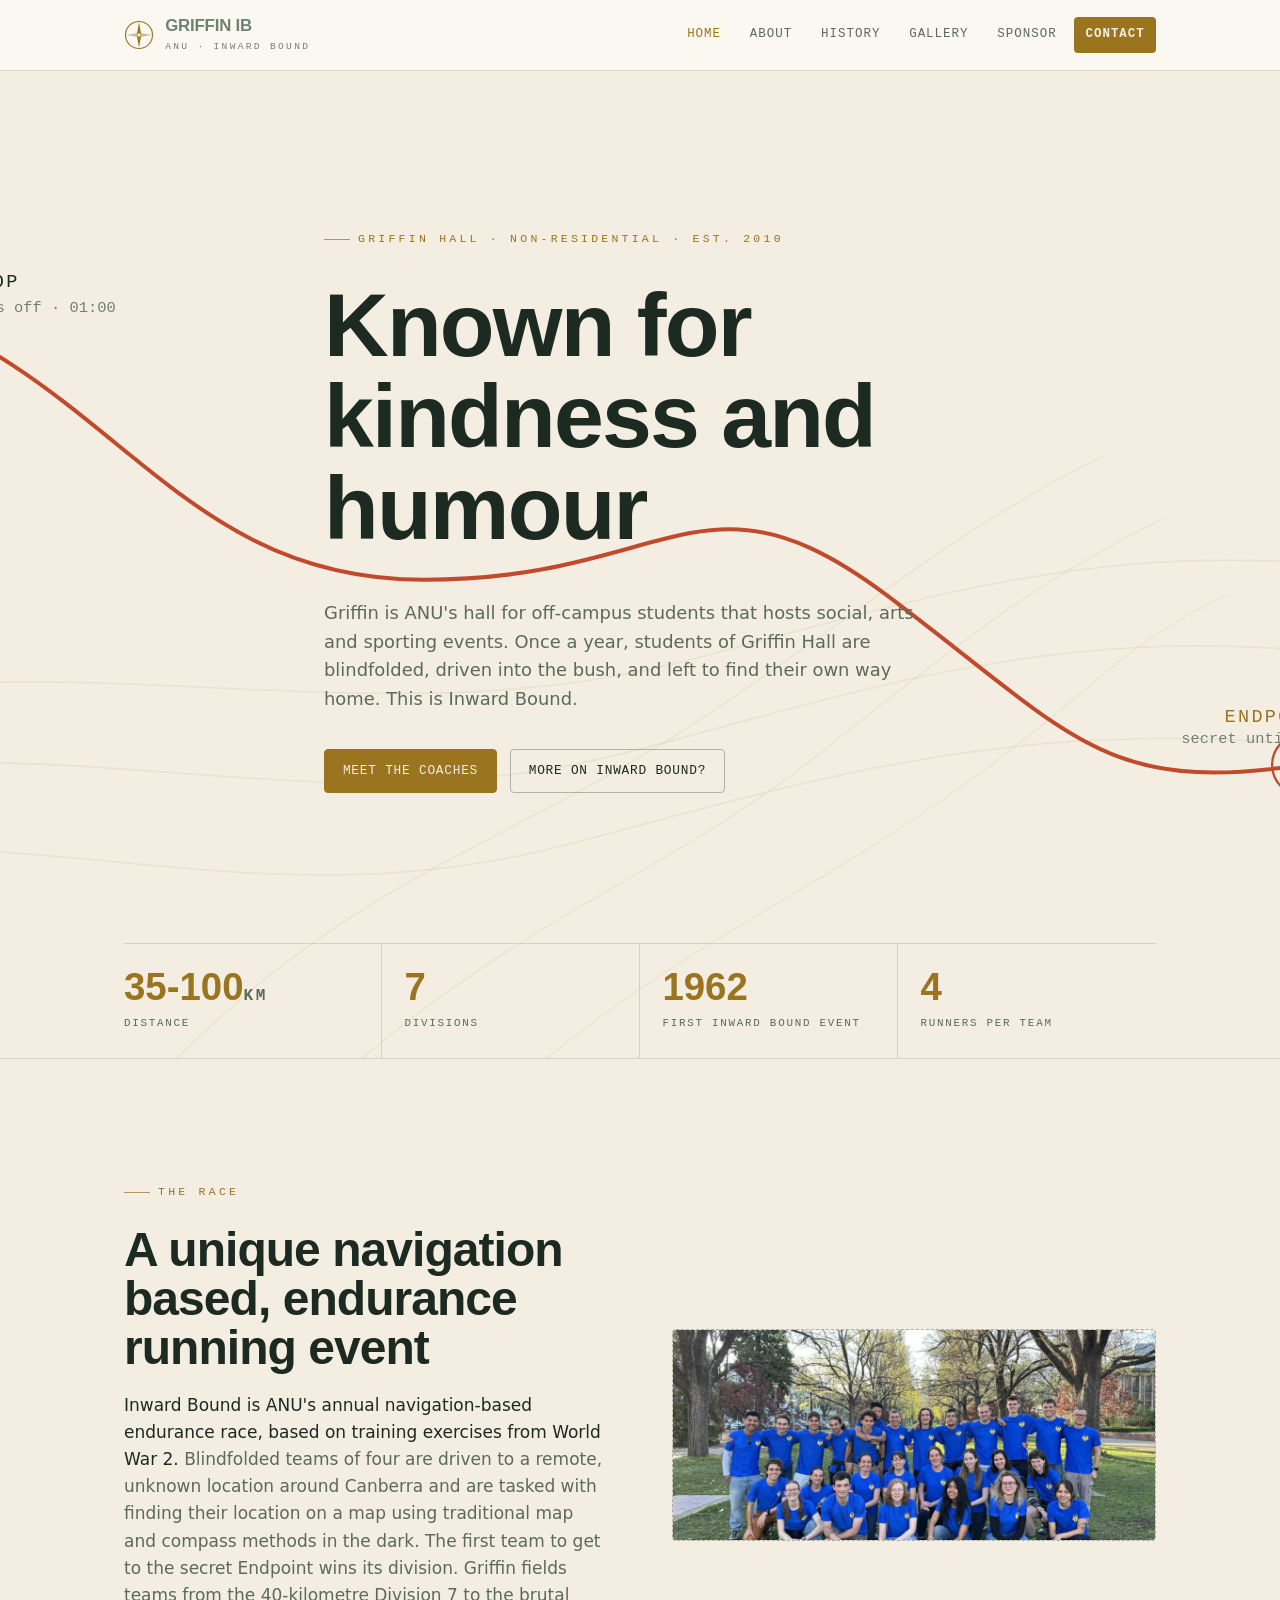
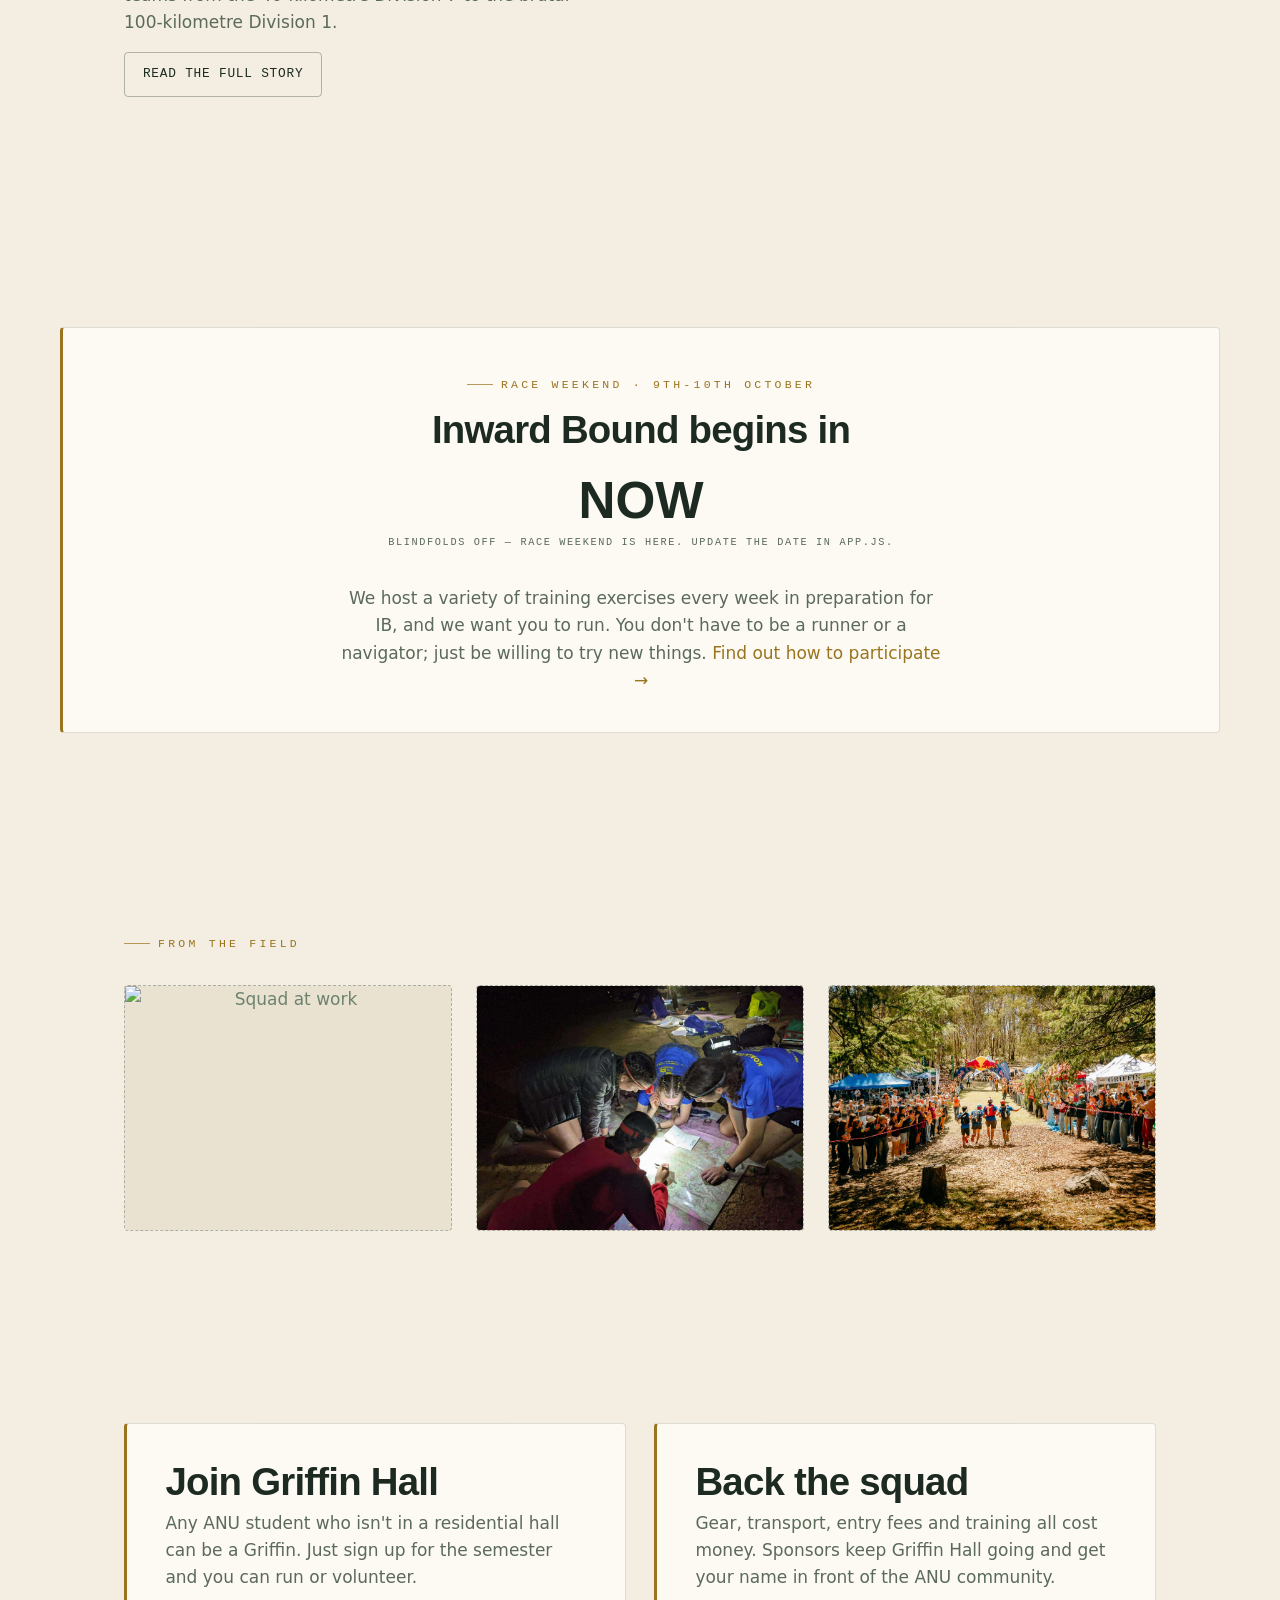
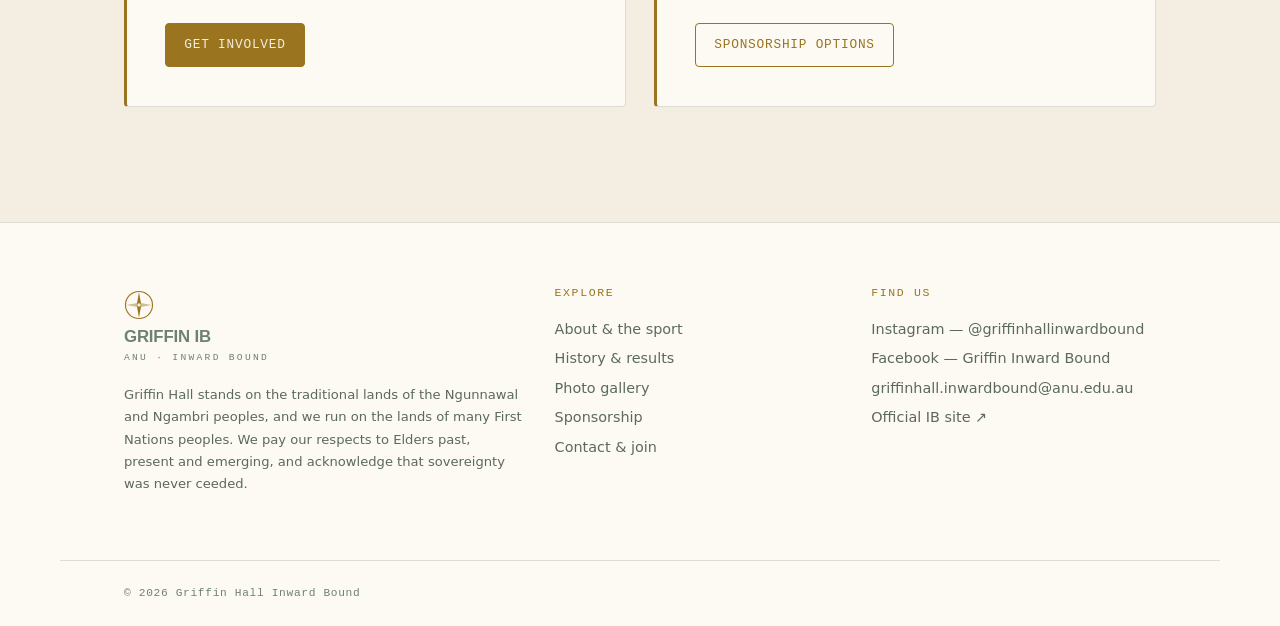
==== commit 38562b5d: "Update index.html" ====
--- a/index.html
+++ b/index.html
@@ -155,12 +155,12 @@
   <div class="wrap grid cols-2" style="gap:clamp(20px,3vw,28px)">
     <div class="callout">
       <h2>Join Griffin Hall</h2>
-      <p>Any ANU student who isn't in a residential hall can be a Griffin. Just sign up for the semester and you can run or volunteer. T</p>
+      <p>Any ANU student who isn't in a residential hall can be a Griffin. Just sign up for the semester and you can run or volunteer. </p>
       <a href="contact.html" class="btn solid mt-2">Get involved</a>
     </div>
     <div class="callout">
       <h2>Back the squad</h2>
-      <p>Gear, transport, entry fees and training all cost money. Sponsors keep Griffin Hall going and get their name in front of the ANU community.</p>
+      <p>Gear, transport, entry fees and training all cost money. Sponsors keep Griffin Hall going and get your name in front of the ANU community.</p>
       <a href="sponsors.html" class="btn mt-2">Sponsorship options</a>
     </div>
   </div>
